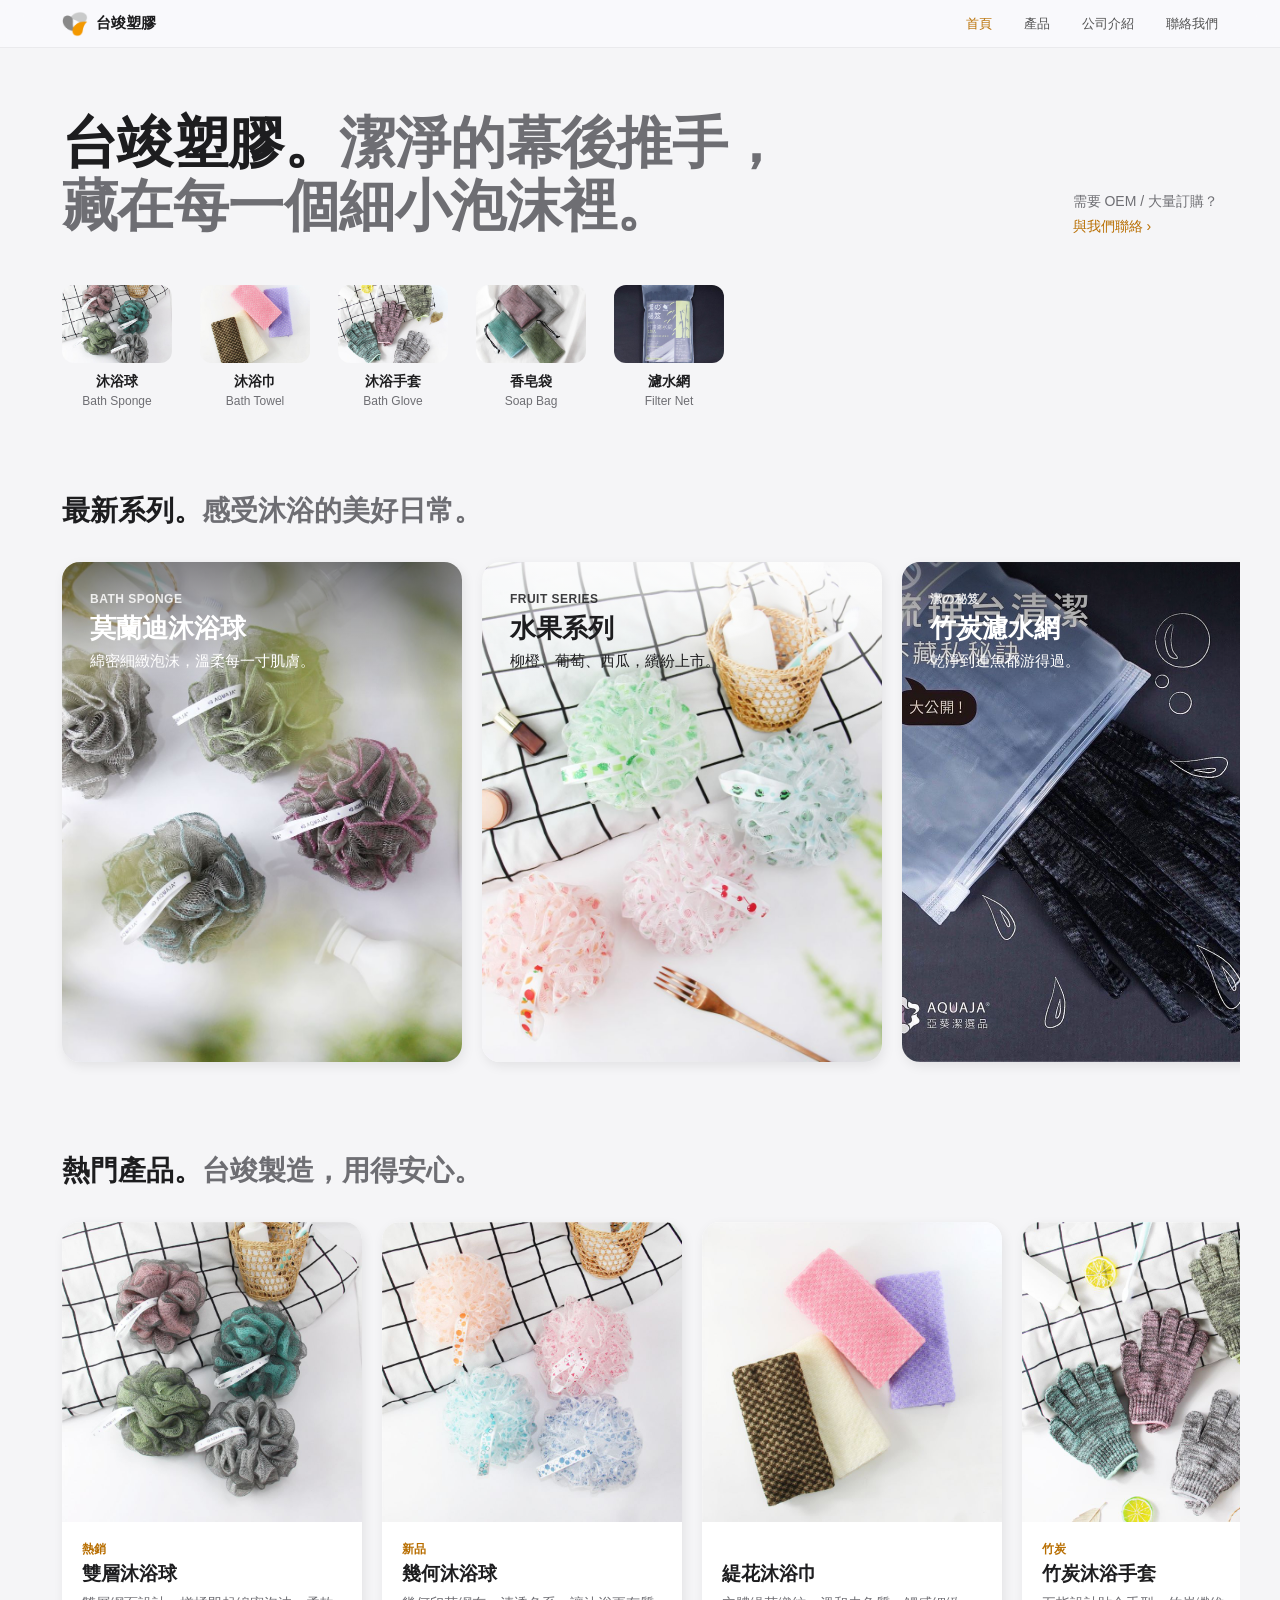
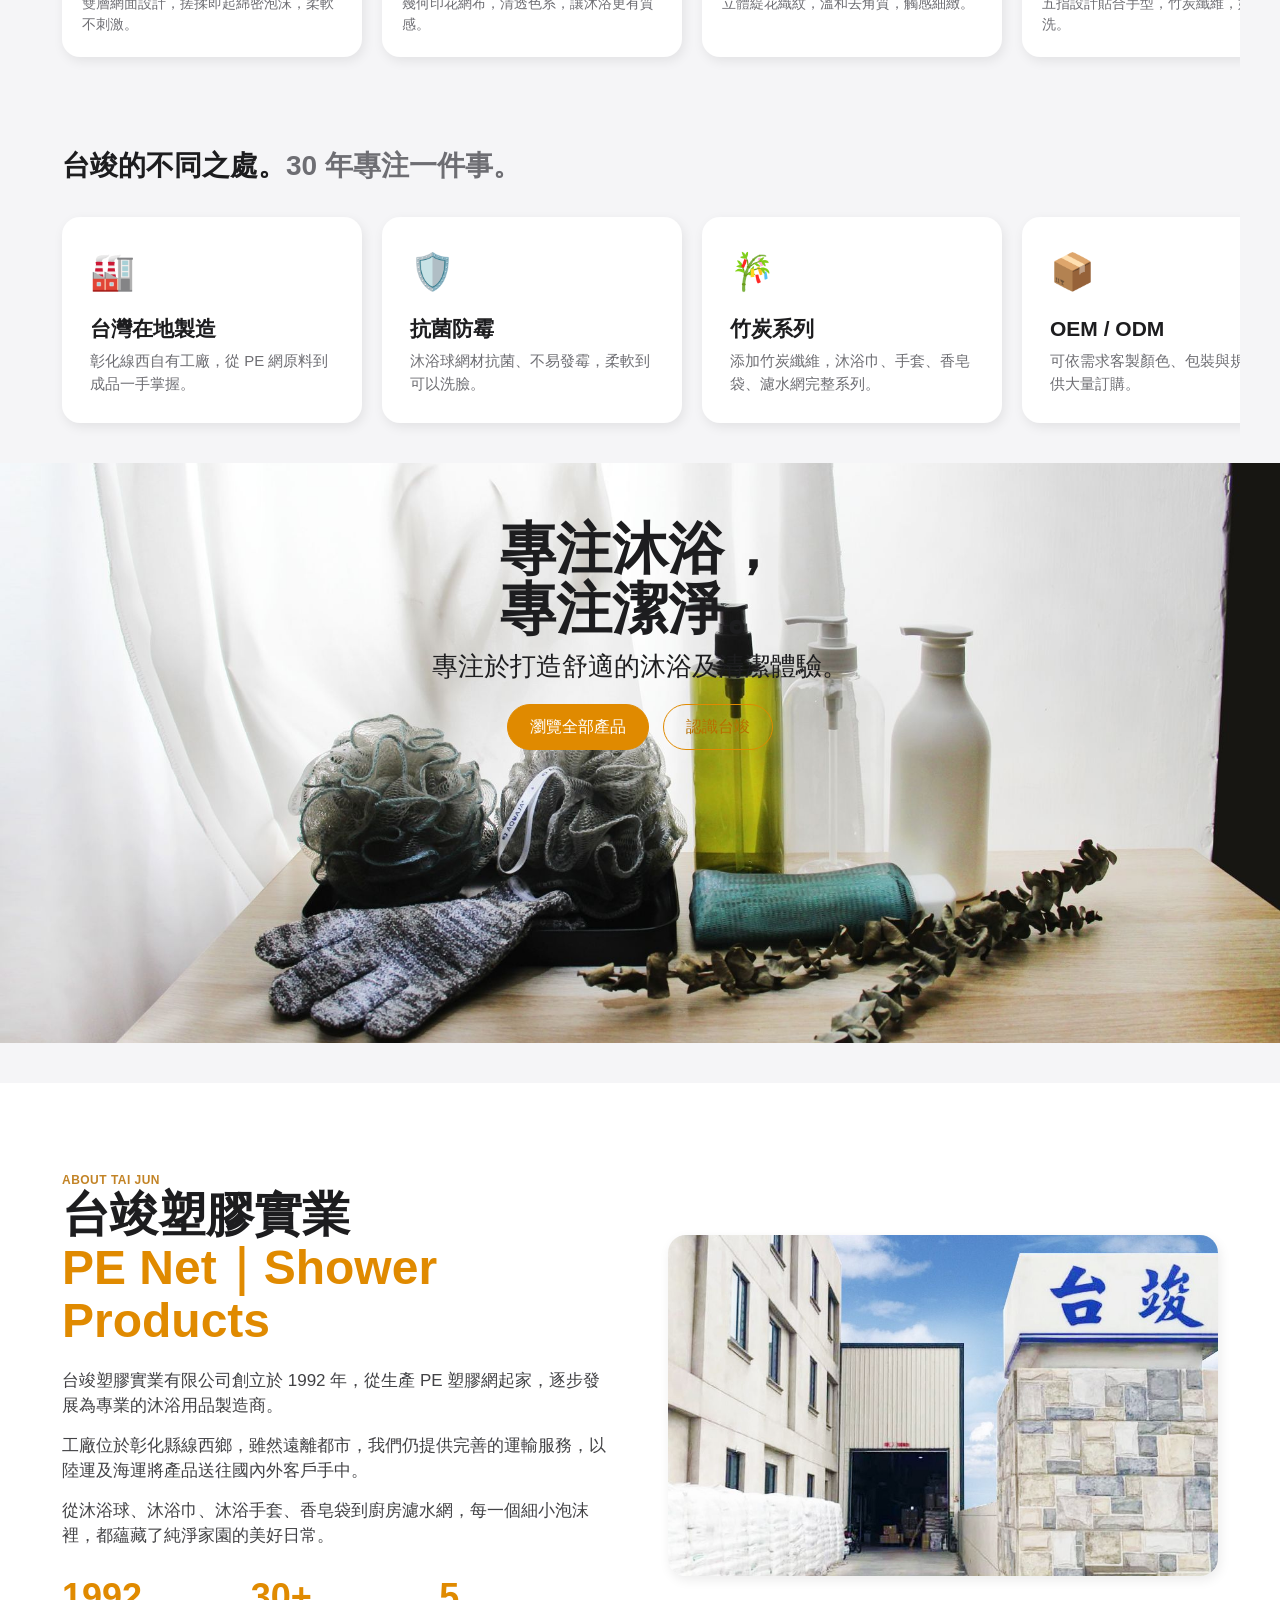
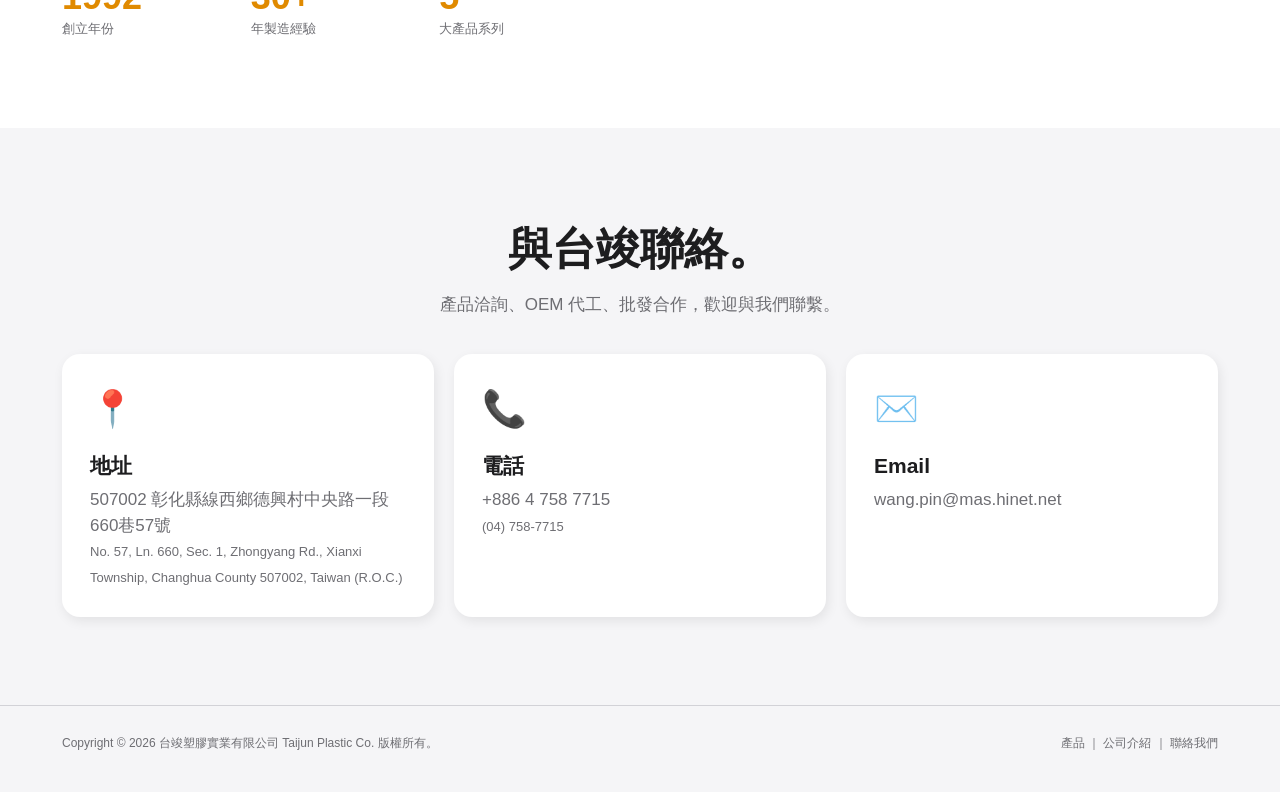
==== index.html @ 256d8b2a "init site" ====
<!DOCTYPE html>
<html lang="zh-Hant-TW">
<head>
<meta charset="UTF-8">
<meta name="viewport" content="width=device-width, initial-scale=1">
<title>台竣塑膠實業有限公司 Taijun Plastic Co.</title>
<meta name="description" content="台竣塑膠實業有限公司，1992 年創立於彰化線西，專業 PE 網及沐浴用品製造：沐浴球、沐浴巾、沐浴手套、香皂袋、濾水網。">
<link rel="icon" type="image/png" sizes="32x32" href="favicon-32.png">
<link rel="apple-touch-icon" href="apple-touch-icon.png">
<meta property="og:title" content="台竣塑膠實業有限公司 Taijun Plastic Co.">
<meta property="og:image" content="assets/img/hero-bamboo.jpg">
<link rel="stylesheet" href="assets/style.css">
</head>
<body>

<nav class="nav">
  <div class="wrap">
    <a class="brand" href="index.html"><img src="assets/img/logo-icon.png" alt="台竣 logo">台竣塑膠</a>
    <button class="menu-btn" aria-label="選單">☰</button>
    <ul>
      <li><a href="index.html" class="active">首頁</a></li>
      <li><a href="products.html">產品</a></li>
      <li><a href="#about">公司介紹</a></li>
      <li><a href="#contact">聯絡我們</a></li>
    </ul>
  </div>
</nav>

<main>
  <div class="wrap">
    <header class="store-head">
      <h1>台竣塑膠。<span>潔淨的幕後推手，<br>藏在每一個細小泡沫裡。</span></h1>
      <div class="side">需要 OEM / 大量訂購？<a href="#contact">與我們聯絡 ›</a></div>
    </header>

    <!-- 分類 -->
    <div class="cats" id="cats"></div>

    <!-- 主打 -->
    <h2 class="sec-title">最新系列。<span>感受沐浴的美好日常。</span></h2>
  </div>
  <div class="wrap">
    <div class="shelf">
      <a class="card card-hero" href="products.html?cat=ball">
        <img src="assets/img/hero-green.jpg" alt="沐浴球">
        <div class="txt"><div class="eyebrow">Bath Sponge</div><h3>莫蘭迪沐浴球</h3><p>綿密細緻泡沫，溫柔每一寸肌膚。</p></div>
      </a>
      <a class="card card-hero light" href="products.html?cat=ball">
        <img src="assets/img/hero-fruits.jpg" alt="水果沐浴球">
        <div class="txt"><div class="eyebrow">Fruit Series</div><h3>水果系列</h3><p>柳橙、葡萄、西瓜，繽紛上市。</p></div>
      </a>
      <a class="card card-hero" href="products.html?cat=net">
        <img src="assets/img/ad-net-dark.jpg" alt="濾水網">
        <div class="txt"><div class="eyebrow">潔の秘笈</div><h3>竹炭濾水網</h3><p>乾淨到連魚都游得過。</p></div>
      </a>
      <a class="card card-hero light" href="products.html?cat=towel">
        <img src="assets/img/p-nordic.jpg" alt="北歐森林洗澡巾">
        <div class="txt"><div class="eyebrow">Bath Towel</div><h3>北歐森林洗澡巾</h3><p>掛起來也是一道風景。</p></div>
      </a>
    </div>
  </div>

  <div class="wrap">
    <h2 class="sec-title">熱門產品。<span>台竣製造，用得安心。</span></h2>
    <div class="shelf" id="hot"></div>

    <h2 class="sec-title">台竣的不同之處。<span>30 年專注一件事。</span></h2>
    <div class="shelf">
      <div class="card card-f"><div class="ico">🏭</div><h3>台灣在地製造</h3><p>彰化線西自有工廠，從 PE 網原料到成品一手掌握。</p></div>
      <div class="card card-f"><div class="ico">🛡️</div><h3>抗菌防霉</h3><p>沐浴球網材抗菌、不易發霉，柔軟到可以洗臉。</p></div>
      <div class="card card-f"><div class="ico">🎋</div><h3>竹炭系列</h3><p>添加竹炭纖維，沐浴巾、手套、香皂袋、濾水網完整系列。</p></div>
      <div class="card card-f"><div class="ico">📦</div><h3>OEM / ODM</h3><p>可依需求客製顏色、包裝與規格，提供大量訂購。</p></div>
      <div class="card card-f"><div class="ico">🚢</div><h3>海陸運輸</h3><p>完善物流配送，國內陸運與海外海運皆可安排。</p></div>
    </div>
  </div>

  <!-- 全幅主視覺 -->
  <section class="tile reveal" style="color:#1d1d1f">
    <img src="assets/img/hero-bamboo.jpg" alt="">
    <h2>專注沐浴，<br>專注潔淨。</h2>
    <p>專注於打造舒適的沐浴及清潔體驗。</p>
    <div class="btns"><a class="btn" href="products.html">瀏覽全部產品</a><a class="btn ghost" href="#about">認識台竣</a></div>
  </section>

  <!-- 公司介紹 -->
  <section class="about" id="about">
    <div class="wrap about-grid">
      <div class="reveal">
        <div class="eyebrow" style="color:var(--accent-dark)">About Tai Jun</div>
        <h2>台竣塑膠實業<br><span>PE Net｜Shower Products</span></h2>
        <p>台竣塑膠實業有限公司創立於 1992 年，從生產 PE 塑膠網起家，逐步發展為專業的沐浴用品製造商。</p>
        <p>工廠位於彰化縣線西鄉，雖然遠離都市，我們仍提供完善的運輸服務，以陸運及海運將產品送往國內外客戶手中。</p>
        <p>從沐浴球、沐浴巾、沐浴手套、香皂袋到廚房濾水網，每一個細小泡沫裡，都蘊藏了純淨家園的美好日常。</p>
        <div class="stats">
          <div><b>1992</b><span>創立年份</span></div>
          <div><b>30+</b><span>年製造經驗</span></div>
          <div><b>5</b><span>大產品系列</span></div>
        </div>
      </div>
      <img class="reveal" src="assets/img/factory.jpg" alt="台竣工廠" loading="lazy">
    </div>
  </section>

  <!-- 聯絡 -->
  <section class="contact" id="contact">
    <div class="wrap reveal">
      <h2>與台竣聯絡。</h2>
      <p>產品洽詢、OEM 代工、批發合作，歡迎與我們聯繫。</p>
      <div class="contact-grid">
        <div class="card card-f"><div class="ico">📍</div><h3>地址</h3><p><a href="https://www.google.com/maps/search/?api=1&query=彰化縣線西鄉中央路一段660巷57號" target="_blank" rel="noopener">507002 彰化縣線西鄉德興村中央路一段660巷57號</a><br><small style="font-size:13px">No. 57, Ln. 660, Sec. 1, Zhongyang Rd., Xianxi Township, Changhua County 507002, Taiwan (R.O.C.)</small></p></div>
        <div class="card card-f"><div class="ico">📞</div><h3>電話</h3><p><a href="tel:+88647587715">+886 4 758 7715</a><br><small style="font-size:13px">(04) 758-7715</small></p></div>
        <div class="card card-f"><div class="ico">✉️</div><h3>Email</h3><p><a href="mailto:wang.pin@mas.hinet.net">wang.pin@mas.hinet.net</a></p></div>
      </div>
    </div>
  </section>
</main>

<div class="modal" id="modal">
  <div class="modal-box">
    <button class="close" aria-label="關閉">×</button>
    <img src="" alt="">
    <div class="info"><div class="eyebrow" style="color:var(--accent-dark)"></div><h2></h2><p></p><a class="btn" href="#contact">洽詢此產品</a></div>
  </div>
</div>

<footer>
  <div class="wrap row">
    <span>Copyright © <span id="year"></span> 台竣塑膠實業有限公司 Taijun Plastic Co. 版權所有。</span>
    <span><a href="products.html">產品</a> ｜ <a href="#about">公司介紹</a> ｜ <a href="#contact">聯絡我們</a></span>
  </div>
</footer>

<script src="assets/products.js"></script>
<script src="assets/main.js"></script>
<script>
  document.getElementById('cats').innerHTML = CATEGORIES.map((c) =>
    `<a class="cat" href="products.html?cat=${c.id}"><img src="assets/img/${c.img}.jpg" alt="${c.name}">${c.name}<small>${c.en}</small></a>`).join('');
  document.getElementById('hot').innerHTML =
    ['double', 'geo', 'jacquard', 'cglove', 'soapbag', 'cnet', 'twist', 'melon'].map((id) => cardHTML(PRODUCTS.find((p) => p.id === id))).join('');
  document.querySelectorAll('#contact .btn, .modal .btn').forEach((b) => b.addEventListener('click', () => modal.classList.remove('open')));
  observe();
</script>
</body>
</html>
---- assets/style.css ----
:root {
  --bg: #f5f5f7;
  --card: #fff;
  --text: #1d1d1f;
  --gray: #6e6e73;
  --line: #d2d2d7;
  --accent: #e08a00;
  --accent-dark: #b86e00;
  --radius: 18px;
  --shadow: 2px 4px 12px rgba(0, 0, 0, .08);
  --shadow-hover: 2px 4px 16px rgba(0, 0, 0, .16);
  --max: 1200px;
}
* { box-sizing: border-box; margin: 0; padding: 0; }
html { scroll-behavior: smooth; }
body {
  font-family: -apple-system, BlinkMacSystemFont, "SF Pro TC", "PingFang TC", "Noto Sans TC", "Microsoft JhengHei", sans-serif;
  background: var(--bg); color: var(--text); line-height: 1.5;
  -webkit-font-smoothing: antialiased;
}
img { display: block; max-width: 100%; }
a { color: inherit; text-decoration: none; }
.wrap { max-width: var(--max); margin: 0 auto; padding: 0 22px; }

/* ===== 導覽列 ===== */
.nav {
  position: sticky; top: 0; z-index: 50; height: 48px;
  background: rgba(251, 251, 253, .8);
  backdrop-filter: saturate(180%) blur(20px); -webkit-backdrop-filter: saturate(180%) blur(20px);
  border-bottom: 1px solid rgba(0, 0, 0, .06);
}
.nav .wrap { display: flex; align-items: center; justify-content: space-between; height: 100%; }
.brand { display: flex; align-items: center; gap: 8px; font-weight: 600; font-size: 15px; }
.brand img { width: 26px; height: 26px; }
.nav ul { display: flex; gap: 32px; list-style: none; font-size: 13px; }
.nav ul a { color: #333; opacity: .85; transition: opacity .2s; }
.nav ul a:hover, .nav ul a.active { opacity: 1; color: var(--accent-dark); }
.menu-btn { display: none; background: none; border: 0; font-size: 22px; cursor: pointer; color: var(--text); }

/* ===== 商店式標題 ===== */
.store-head { padding: 64px 0 40px; display: flex; justify-content: space-between; align-items: flex-end; gap: 24px; flex-wrap: wrap; }
.store-head h1 { font-size: clamp(30px, 4.6vw, 56px); font-weight: 700; line-height: 1.12; letter-spacing: -.01em; max-width: 860px; }
.store-head h1 span { color: var(--gray); }
.store-head .side { font-size: 14px; color: var(--gray); }
.store-head .side a { color: var(--accent-dark); display: block; margin-top: 4px; }

/* ===== 分類圓圈 ===== */
.cats { display: flex; gap: 28px; overflow-x: auto; padding: 8px 0 32px; scrollbar-width: none; }
.cats::-webkit-scrollbar { display: none; }
.cat { flex: 0 0 auto; text-align: center; font-size: 14px; font-weight: 600; cursor: pointer; background: none; border: 0; color: var(--text); font-family: inherit; }
.cat img { width: 110px; height: 78px; object-fit: cover; border-radius: 12px; margin-bottom: 8px; transition: transform .3s; }
.cat:hover img { transform: scale(1.05); }
.cat small { display: block; font-weight: 400; color: var(--gray); font-size: 12px; }

/* ===== 區塊標題 ===== */
.sec-title { font-size: clamp(22px, 3vw, 28px); font-weight: 700; margin: 48px 0 20px; }
.sec-title span { color: var(--gray); }

/* ===== 橫向卡片列 ===== */
.shelf { display: flex; gap: 20px; overflow-x: auto; scroll-snap-type: x mandatory; scroll-padding: 0 22px; padding: 10px 22px 40px; margin: 0 -22px; scrollbar-width: none; }
.shelf::-webkit-scrollbar { display: none; }
.card {
  flex: 0 0 auto; scroll-snap-align: start; background: var(--card); border-radius: var(--radius);
  box-shadow: var(--shadow); overflow: hidden; transition: transform .35s cubic-bezier(.2,.8,.2,1), box-shadow .35s;
  cursor: pointer; display: flex; flex-direction: column;
}
.card:hover { transform: scale(1.02); box-shadow: var(--shadow-hover); }
.card-hero { width: min(400px, 82vw); height: 500px; position: relative; color: #fff; }
.card-hero img { position: absolute; inset: 0; width: 100%; height: 100%; object-fit: cover; }
.card-hero .txt { position: relative; padding: 28px; background: linear-gradient(rgba(0,0,0,.45), transparent); }
.card-hero.light { color: var(--text); }
.card-hero.light .txt { background: linear-gradient(rgba(255,255,255,.85), transparent); }
.eyebrow { font-size: 12px; font-weight: 600; text-transform: uppercase; letter-spacing: .04em; opacity: .85; }
.card-hero h3 { font-size: 26px; line-height: 1.15; margin: 6px 0; }
.card-hero p { font-size: 15px; }

.card-p { width: min(300px, 70vw); }
.card-p .pic { aspect-ratio: 1; overflow: hidden; background: #fafafa; }
.card-p .pic img { width: 100%; height: 100%; object-fit: cover; transition: transform .5s; }
.card-p:hover .pic img { transform: scale(1.04); }
.card-p .info { padding: 18px 20px 22px; }
.tag { font-size: 12px; color: var(--accent-dark); font-weight: 600; min-height: 18px; }
.card-p h3 { font-size: 19px; margin: 2px 0 4px; }
.card-p p { font-size: 14px; color: var(--gray); }

/* ===== 特色小卡 ===== */
.card-f { width: min(300px, 75vw); padding: 28px; cursor: default; }
.card-f .ico { font-size: 36px; margin-bottom: 14px; }
.card-f h3 { font-size: 21px; margin-bottom: 6px; }
.card-f p { font-size: 15px; color: var(--gray); }

/* ===== 全幅主視覺 ===== */
.tile { position: relative; min-height: 580px; display: flex; flex-direction: column; align-items: center; text-align: center; padding-top: 56px; overflow: hidden; margin-bottom: 12px; }
.tile > img { position: absolute; inset: 0; width: 100%; height: 100%; object-fit: cover; z-index: -1; }
.tile h2 { font-size: clamp(36px, 6vw, 56px); font-weight: 700; line-height: 1.07; }
.tile p { font-size: clamp(19px, 2.4vw, 26px); margin-top: 8px; }
.tile .btns { margin-top: 18px; display: flex; gap: 14px; justify-content: center; flex-wrap: wrap; }
.btn { display: inline-block; padding: 10px 22px; border-radius: 980px; font-size: 16px; background: var(--accent); color: #fff; transition: background .2s; border: 1px solid var(--accent); }
.btn:hover { background: var(--accent-dark); border-color: var(--accent-dark); }
.btn.ghost { background: transparent; color: var(--accent-dark); }
.btn.ghost:hover { background: var(--accent); color: #fff; }

/* ===== 公司介紹 ===== */
.about { background: #fff; padding: 88px 0; margin-top: 40px; }
.about-grid { display: grid; grid-template-columns: 1fr 1fr; gap: 56px; align-items: center; }
.about h2 { font-size: clamp(32px, 4.5vw, 48px); line-height: 1.1; margin-bottom: 20px; }
.about h2 span { color: var(--accent); }
.about p { font-size: 17px; color: #424245; margin-bottom: 14px; }
.about img { border-radius: var(--radius); box-shadow: var(--shadow); }
.stats { display: grid; grid-template-columns: repeat(3, 1fr); gap: 16px; margin-top: 28px; }
.stats b { display: block; font-size: 36px; color: var(--accent); line-height: 1.1; }
.stats span { font-size: 13px; color: var(--gray); }

/* ===== 聯絡 ===== */
.contact { padding: 88px 0; text-align: center; }
.contact h2 { font-size: clamp(30px, 4vw, 44px); margin-bottom: 10px; }
.contact p { color: var(--gray); font-size: 17px; }
.contact-grid { display: grid; grid-template-columns: repeat(3, 1fr); gap: 20px; margin-top: 36px; text-align: left; }
.contact-grid .card-f { width: auto; }

/* ===== 產品頁 ===== */
.filter { display: flex; gap: 10px; flex-wrap: wrap; margin-bottom: 28px; }
.filter button {
  padding: 8px 18px; border-radius: 980px; border: 1px solid var(--line); background: #fff;
  font-size: 14px; cursor: pointer; font-family: inherit; color: var(--text); transition: all .2s;
}
.filter button.on, .filter button:hover { background: var(--text); color: #fff; border-color: var(--text); }
.grid { display: grid; grid-template-columns: repeat(auto-fill, minmax(260px, 1fr)); gap: 24px; padding-bottom: 80px; }
.grid .card-p { width: auto; }

/* ===== 彈窗 ===== */
.modal { position: fixed; inset: 0; z-index: 100; background: rgba(0,0,0,.45); display: none; align-items: center; justify-content: center; padding: 20px; backdrop-filter: blur(6px); }
.modal.open { display: flex; animation: fade .25s; }
.modal-box { background: #fff; border-radius: 24px; max-width: 880px; width: 100%; display: grid; grid-template-columns: 1fr 1fr; overflow: hidden; position: relative; max-height: 90vh; }
.modal-box img { width: 100%; height: 100%; object-fit: cover; }
.modal-box .info { padding: 44px 36px; overflow-y: auto; }
.modal-box h2 { font-size: 32px; line-height: 1.15; margin: 6px 0 14px; }
.modal-box p { color: #424245; font-size: 17px; margin-bottom: 24px; }
.close { position: absolute; top: 14px; right: 14px; width: 36px; height: 36px; border-radius: 50%; border: 0; background: rgba(0,0,0,.06); font-size: 20px; cursor: pointer; z-index: 2; }
@keyframes fade { from { opacity: 0; } to { opacity: 1; } }

/* ===== 頁尾 ===== */
footer { background: var(--bg); border-top: 1px solid var(--line); padding: 28px 0 40px; font-size: 12px; color: var(--gray); }
footer .row { display: flex; justify-content: space-between; flex-wrap: wrap; gap: 10px; }
footer a:hover { text-decoration: underline; }

/* ===== 進場動畫 ===== */
.reveal { opacity: 0; transform: translateY(30px); transition: opacity .8s, transform .8s; }
.reveal.in { opacity: 1; transform: none; }

/* ===== RWD ===== */
@media (max-width: 834px) {
  .menu-btn { display: block; }
  .nav ul {
    position: absolute; top: 48px; left: 0; right: 0; flex-direction: column; gap: 0;
    background: rgba(251,251,253,.97); padding: 8px 22px 20px; font-size: 18px;
    display: none; border-bottom: 1px solid var(--line);
  }
  .nav ul.open { display: flex; }
  .nav ul li { padding: 12px 0; border-bottom: 1px solid #eee; }
  .about-grid, .modal-box { grid-template-columns: 1fr; }
  .modal-box img { max-height: 42vh; }
  .modal-box .info { padding: 28px 24px; }
  .contact-grid { grid-template-columns: 1fr; }
  .tile { min-height: 480px; }
}
@media (max-width: 480px) {
  .wrap { padding: 0 16px; }
  .shelf { padding: 10px 16px 32px; margin: 0 -16px; scroll-padding: 0 16px; }
  .store-head { padding: 40px 0 24px; }
  .card-hero { height: 420px; }
  .cat img { width: 88px; height: 64px; }
  .grid { grid-template-columns: repeat(2, 1fr); gap: 12px; }
  .grid .card-p .info { padding: 12px 12px 16px; }
  .grid .card-p h3 { font-size: 16px; }
  .grid .card-p p { display: none; }
}
@media (prefers-reduced-motion: reduce) { * { transition: none !important; animation: none !important; } .reveal { opacity: 1; transform: none; } }
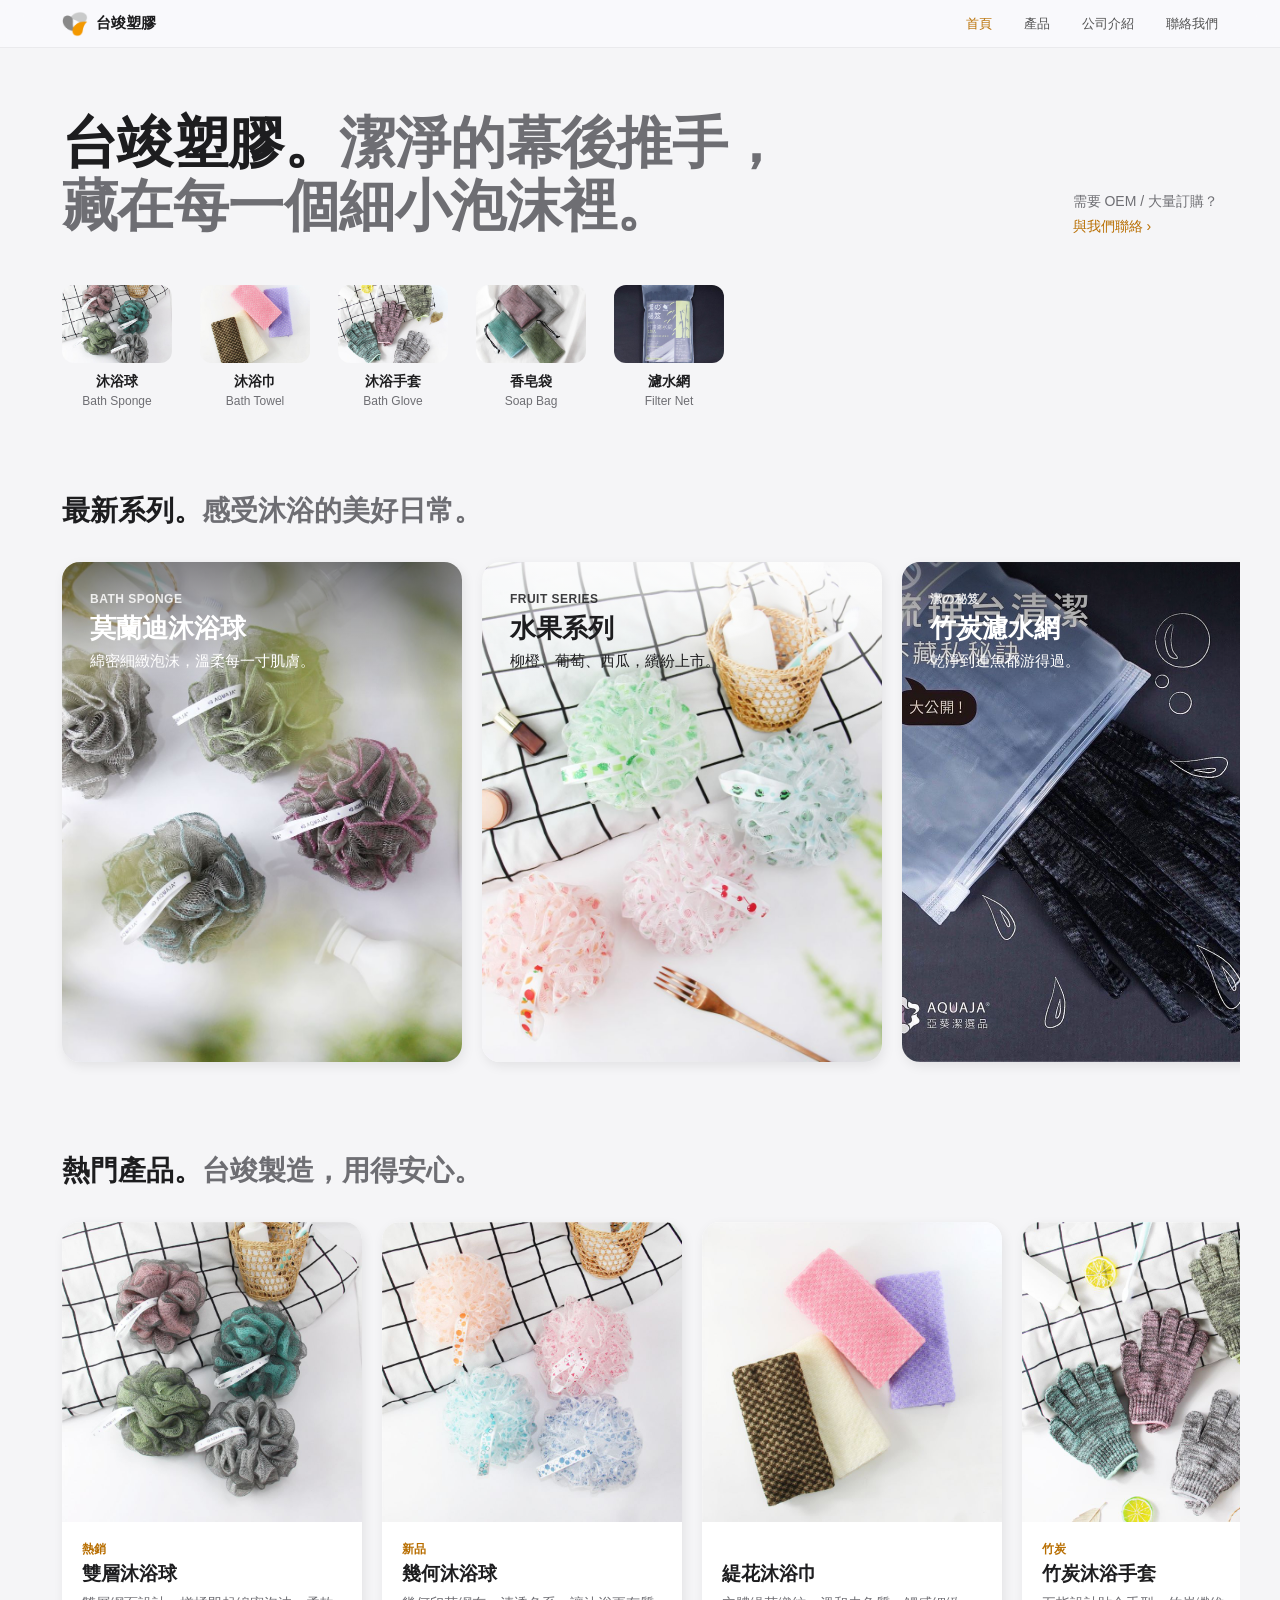
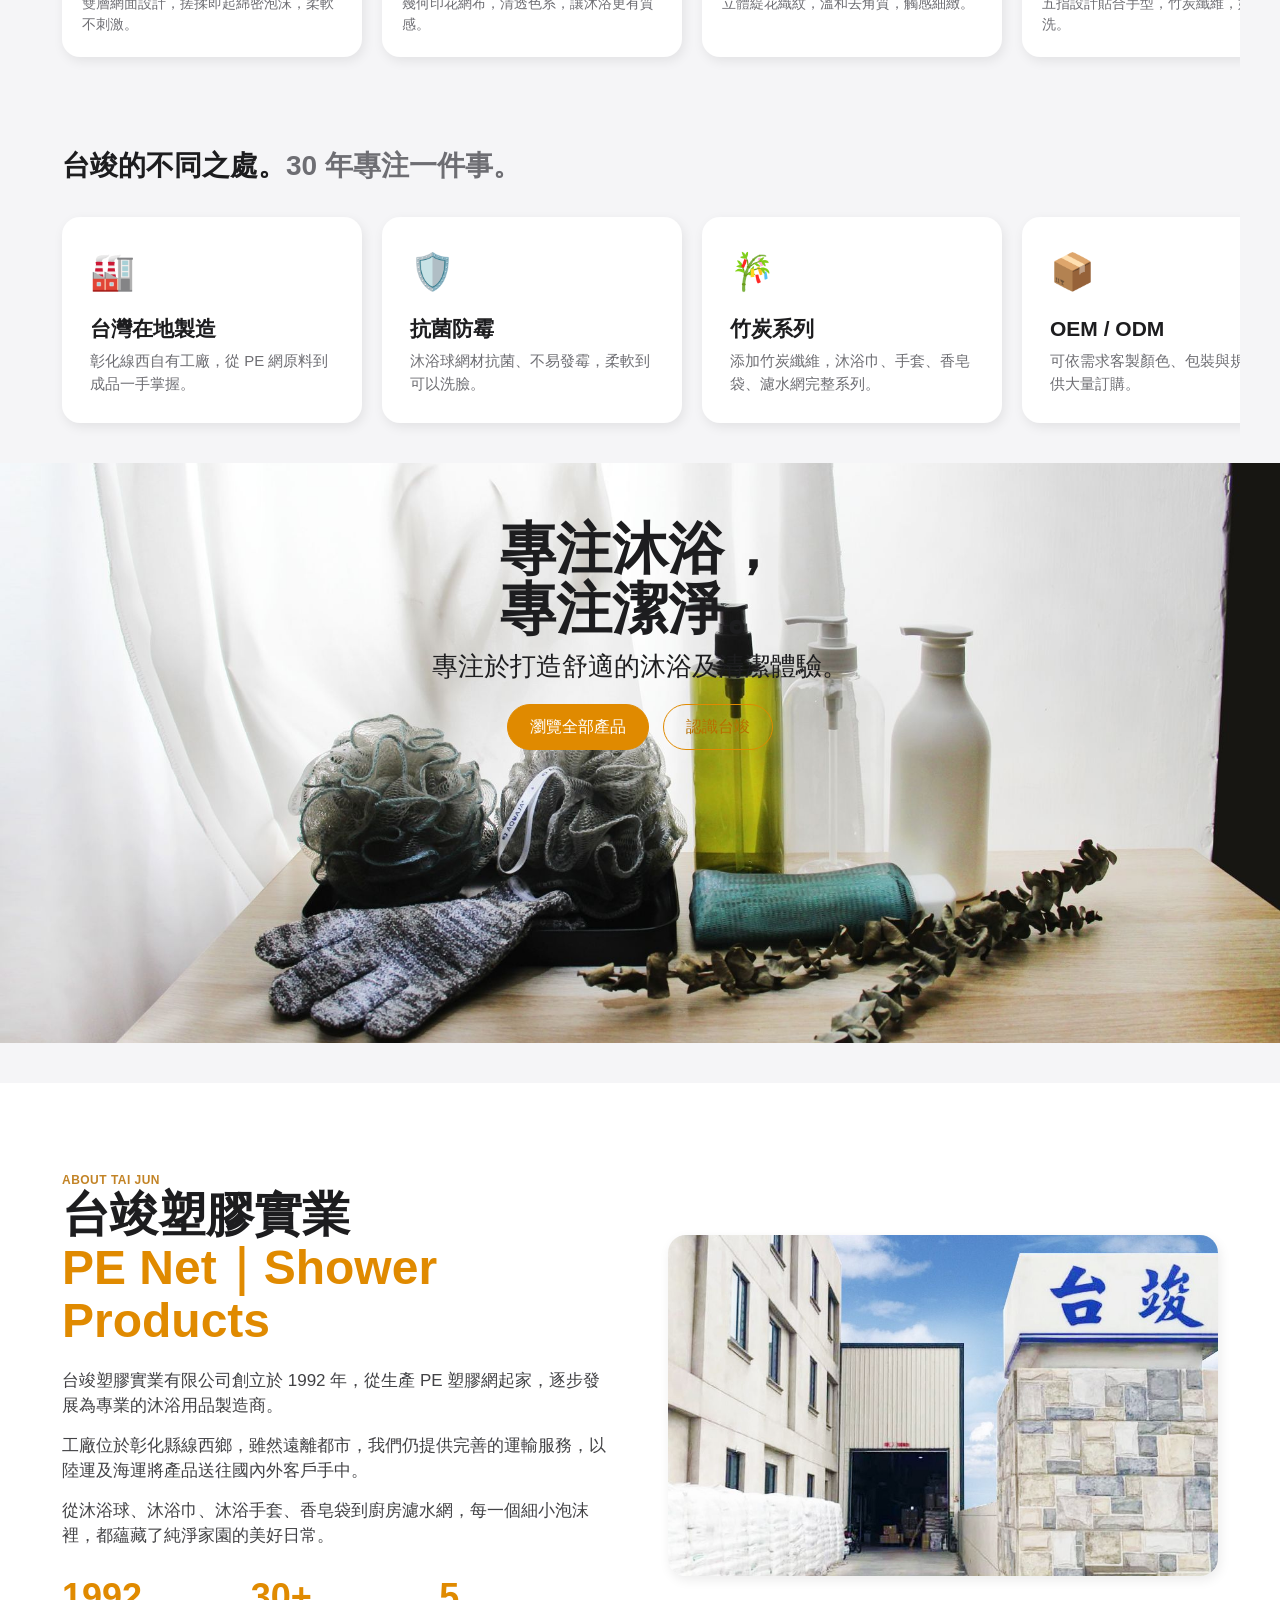
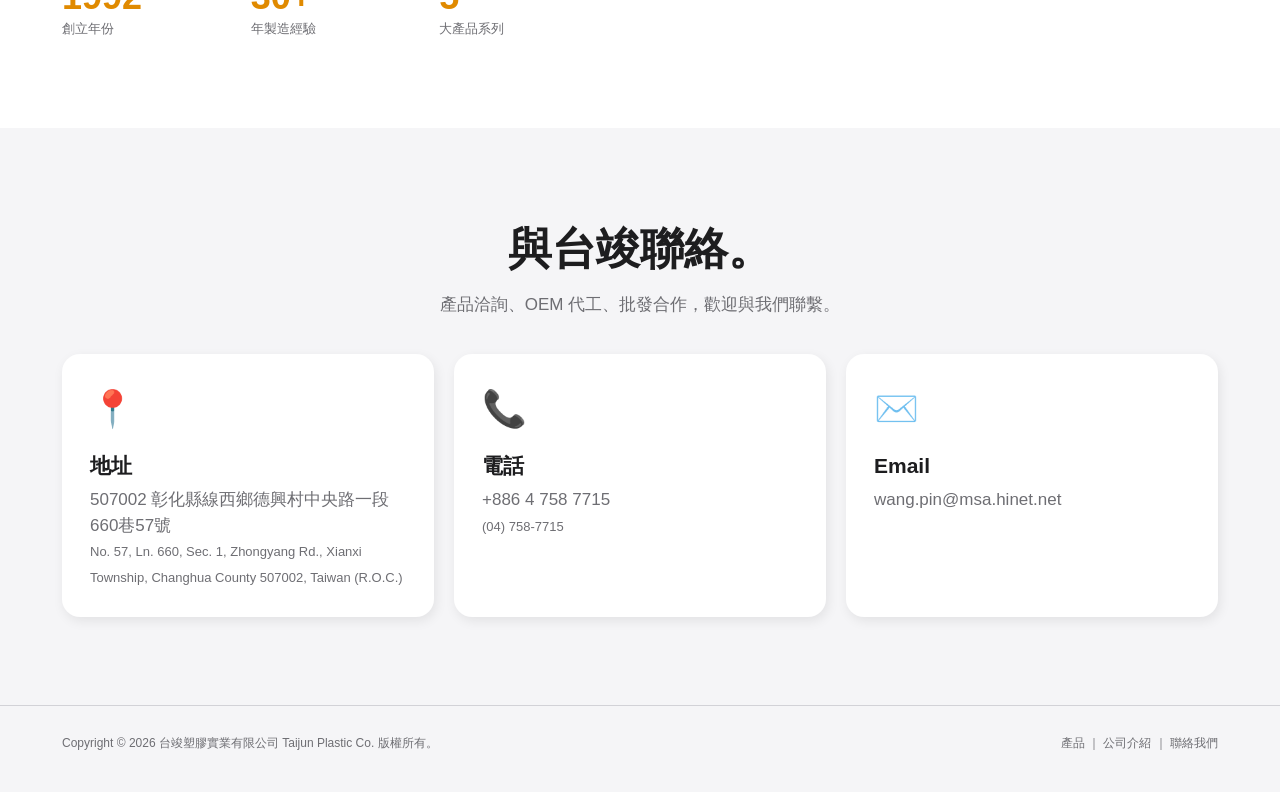
==== commit f56c4c9c: "Fix contact email domain (msa.hinet.net) Co-Authored-By: Claude Opus 5.5 <noreply@anthropic.com>" ====
--- a/index.html
+++ b/index.html
@@ -109,7 +109,7 @@
       <div class="contact-grid">
         <div class="card card-f"><div class="ico">📍</div><h3>地址</h3><p><a href="https://www.google.com/maps/search/?api=1&query=彰化縣線西鄉中央路一段660巷57號" target="_blank" rel="noopener">507002 彰化縣線西鄉德興村中央路一段660巷57號</a><br><small style="font-size:13px">No. 57, Ln. 660, Sec. 1, Zhongyang Rd., Xianxi Township, Changhua County 507002, Taiwan (R.O.C.)</small></p></div>
         <div class="card card-f"><div class="ico">📞</div><h3>電話</h3><p><a href="tel:+88647587715">+886 4 758 7715</a><br><small style="font-size:13px">(04) 758-7715</small></p></div>
-        <div class="card card-f"><div class="ico">✉️</div><h3>Email</h3><p><a href="mailto:wang.pin@mas.hinet.net">wang.pin@mas.hinet.net</a></p></div>
+        <div class="card card-f"><div class="ico">✉️</div><h3>Email</h3><p><a href="mailto:wang.pin@msa.hinet.net">wang.pin@msa.hinet.net</a></p></div>
       </div>
     </div>
   </section>
